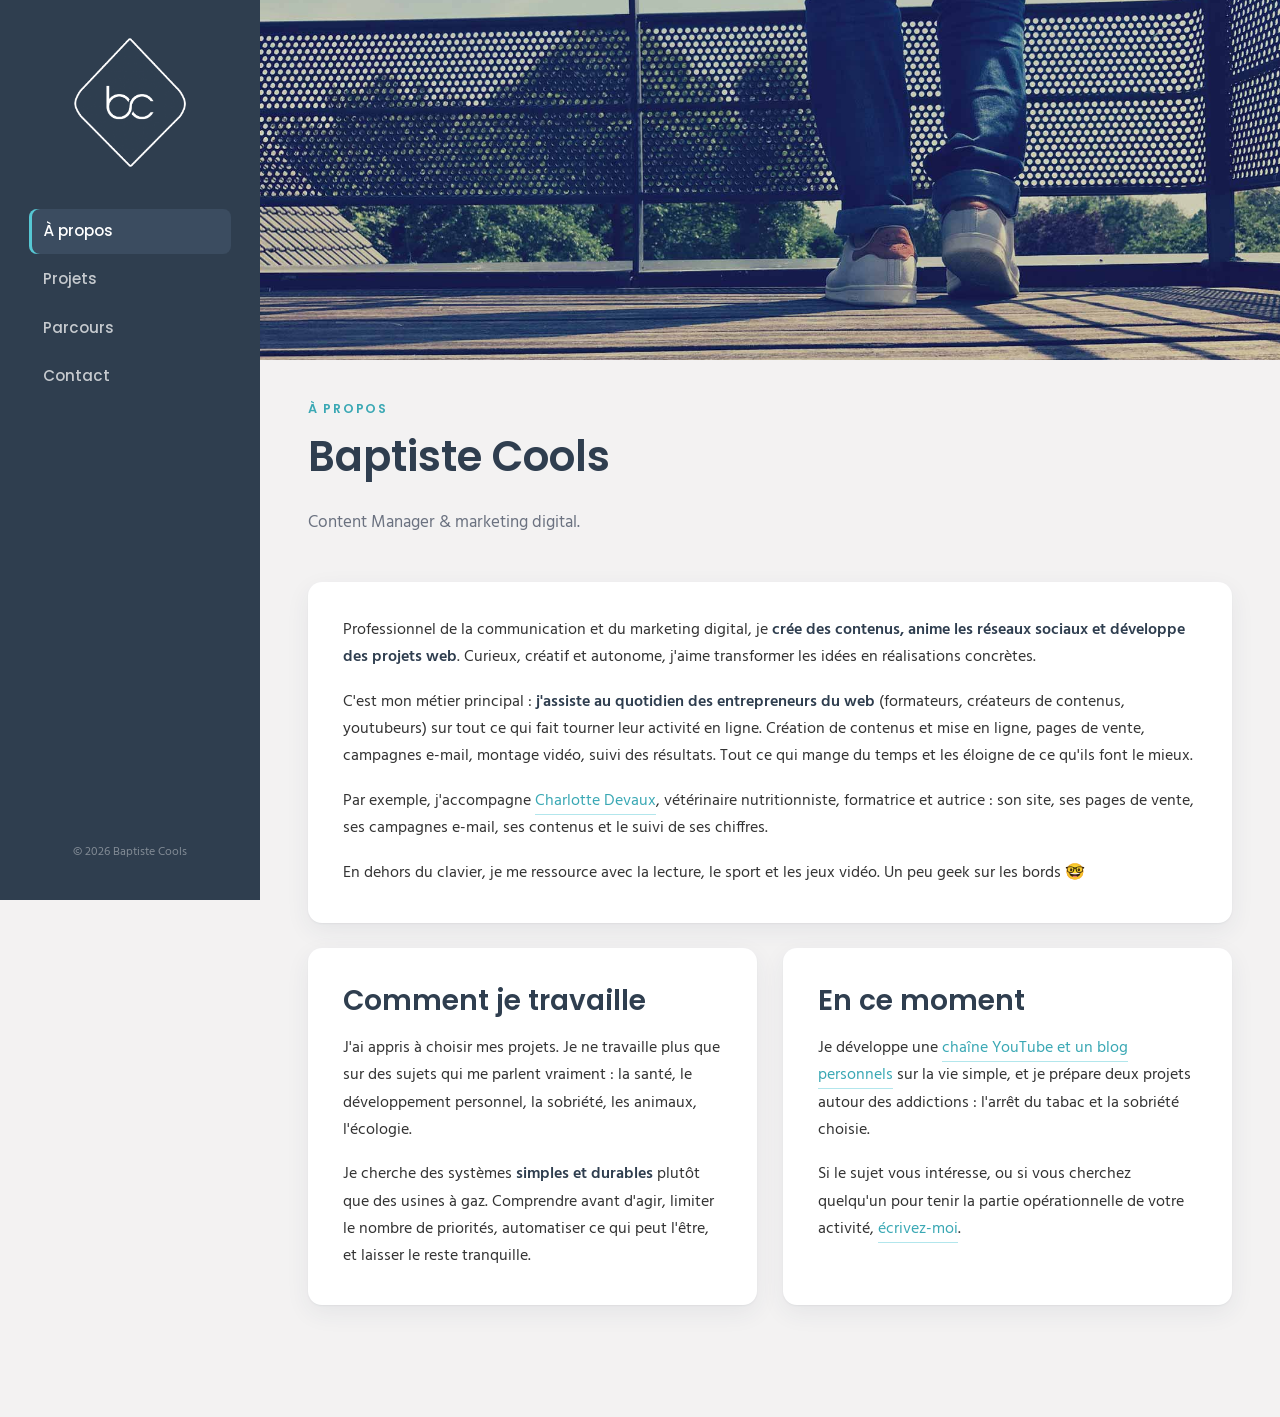
==== index.html @ 92679a30 "Rendre l'année du copyright automatique Elle était écrite en dur et serait restée à 2026. Une ligne " ====
<!DOCTYPE html>
<html lang="fr">
<head>
<meta charset="utf-8">
<meta name="viewport" content="width=device-width, initial-scale=1">
<title>Baptiste Cools · Marketing digital et création de contenus</title>
<meta name="description" content="Indépendant en marketing digital et création de contenus dans le Nord. Je construis aussi mes propres projets autour de la vie simple, des habitudes et des addictions.">
<link rel="canonical" href="https://bcools.me/">
<meta property="og:type" content="website">
<meta property="og:title" content="Baptiste Cools · Marketing digital et création de contenus">
<meta property="og:description" content="Indépendant en marketing digital et création de contenus. Je construis aussi mes propres projets autour de la vie simple, des habitudes et des addictions.">
<meta property="og:url" content="https://bcools.me/">
<meta property="og:locale" content="fr_FR">
<link rel="icon" href="img/favicon.ico" sizes="any">
<link rel="preconnect" href="https://fonts.googleapis.com">
<link rel="preconnect" href="https://fonts.gstatic.com" crossorigin>
<link rel="stylesheet" href="https://fonts.googleapis.com/css2?family=Hind:wght@400;600&family=Poppins:wght@500;600;700&display=swap">
<link rel="stylesheet" href="assets/css/style.css">
</head>
<body>
<a class="saut" href="#contenu">Aller au contenu</a>

<header class="barre">
  <a class="barre__logo" href="/" aria-label="Baptiste Cools, accueil">
    <img src="img/Logo.png" alt="Logo de Baptiste Cools" width="64" height="72">
  </a>

  <nav class="nav" aria-label="Navigation principale">
    <ul>
      <li><a href="/" aria-current="page">À propos</a></li>
      <li><a href="projets.html">Projets</a></li>
      <li><a href="cv.html">Parcours</a></li>
      <li><a href="contact.html">Contact</a></li>
    </ul>
  </nav>


  <p class="mentions">© <span id="annee">2026</span> Baptiste Cools</p>
  <script>document.getElementById("annee").textContent=new Date().getFullYear()</script>
</header>

<main class="page" id="contenu">
  <img class="banniere" src="img/banniere-accueil.jpg" alt="" width="1700" height="751">

  <div class="contenu">
    <div class="entete">
      <span class="entete__sur">À propos</span>
      <h1>Baptiste Cools</h1>
      <p>Content Manager &amp; marketing digital.</p>
    </div>

    <div class="grille">
      <section class="bloc plein">
        <p>Professionnel de la communication et du marketing digital, je <strong>crée des contenus, anime les réseaux sociaux et développe des projets web</strong>. Curieux, créatif et autonome, j'aime transformer les idées en réalisations concrètes.</p>
        <p>C'est mon métier principal : <strong>j'assiste au quotidien des entrepreneurs du web</strong> (formateurs, créateurs de contenus, youtubeurs) sur tout ce qui fait tourner leur activité en ligne. Création de contenus et mise en ligne, pages de vente, campagnes e-mail, montage vidéo, suivi des résultats. Tout ce qui mange du temps et les éloigne de ce qu'ils font le mieux.</p>
        <p>Par exemple, j'accompagne <a href="https://charlotte-devaux.com" target="_blank" rel="noopener">Charlotte Devaux</a>, vétérinaire nutritionniste, formatrice et autrice : son site, ses pages de vente, ses campagnes e-mail, ses contenus et le suivi de ses chiffres.</p>
        <p>En dehors du clavier, je me ressource avec la lecture, le sport et les jeux vidéo. Un peu geek sur les bords 🤓</p>
      </section>

      <section class="bloc">
        <h2>Comment je travaille</h2>
        <p>J'ai appris à choisir mes projets. Je ne travaille plus que sur des sujets qui me parlent vraiment : la santé, le développement personnel, la sobriété, les animaux, l'écologie.</p>
        <p>Je cherche des systèmes <strong>simples et durables</strong> plutôt que des usines à gaz. Comprendre avant d'agir, limiter le nombre de priorités, automatiser ce qui peut l'être, et laisser le reste tranquille.</p>
      </section>

      <section class="bloc">
        <h2>En ce moment</h2>
        <p>Je développe une <a href="projets.html">chaîne YouTube et un blog personnels</a> sur la vie simple, et je prépare deux projets autour des addictions : l'arrêt du tabac et la sobriété choisie.</p>
        <p>Si le sujet vous intéresse, ou si vous cherchez quelqu'un pour tenir la partie opérationnelle de votre activité, <a href="contact.html">écrivez-moi</a>.</p>
      </section>
    </div>
  </div>
</main>
</body>
</html>
---- assets/css/style.css ----
/* ==========================================================================
   bcools.me — feuille de style unique
   Palette et esprit visuel repris du site de 2017, code refait en 2026.
   ========================================================================== */

:root {
  /* Identité historique du site, conservée */
  --cyan: #56c8d4;
  --cyan-sombre: #3aa8b4;
  --bleu-nuit: #2f3e4f;
  --bleu-nuit-clair: #3b4c60;
  --texte: #333;
  --texte-doux: #6b7280;
  --gris-ligne: #e3e3e3;
  --fond: #f3f2f2;
  --blanc: #fff;

  /* Couleur propre à chaque projet */
  --c-baptiste: #2493f2;
  --c-clope: #3ba947;
  --c-dryers: #04a59f;
  --c-gille: #f9ae3b;
  --c-chti: #ef5055;
  --c-chat: #a173e6;

  --barre: 260px;
  --rayon: 14px;
  --ombre: 0 1px 2px rgba(47, 62, 79, .06), 0 8px 24px rgba(47, 62, 79, .07);
  --ombre-forte: 0 2px 4px rgba(47, 62, 79, .08), 0 16px 40px rgba(47, 62, 79, .12);
  --transition: .18s ease;
}

*, *::before, *::after { box-sizing: border-box; }

body {
  margin: 0;
  font-family: 'Hind', system-ui, -apple-system, sans-serif;
  font-size: 1rem;
  line-height: 1.7;
  color: var(--texte);
  background: var(--fond);
  -webkit-font-smoothing: antialiased;
}

h1, h2, h3, h4 {
  font-family: 'Poppins', system-ui, sans-serif;
  color: var(--bleu-nuit);
  line-height: 1.25;
  margin: 0 0 .6em;
  font-weight: 600;
}

h1 { font-size: clamp(1.9rem, 4vw, 2.6rem); }
h2 { font-size: clamp(1.35rem, 2.6vw, 1.75rem); }
h3 { font-size: 1.15rem; }

p { margin: 0 0 1.1em; }
p:last-child { margin-bottom: 0; }

a {
  color: var(--cyan-sombre);
  text-decoration: none;
  border-bottom: 1px solid rgba(86, 200, 212, .45);
  transition: color var(--transition), border-color var(--transition);
}
a:hover { color: var(--bleu-nuit); border-bottom-color: var(--bleu-nuit); }

strong { font-weight: 600; color: var(--bleu-nuit); }

:focus-visible {
  outline: 3px solid var(--cyan);
  outline-offset: 3px;
  border-radius: 4px;
}

/* Lien d'évitement, pour la navigation au clavier */
.saut {
  position: absolute;
  left: -9999px;
  top: 0;
  background: var(--bleu-nuit);
  color: var(--blanc);
  padding: .8rem 1.2rem;
  z-index: 100;
  border: 0;
}
.saut:focus { left: 0; color: var(--blanc); }

/* --------------------------------------------------------------------------
   Barre latérale
   -------------------------------------------------------------------------- */

.barre {
  position: fixed;
  inset: 0 auto 0 0;
  width: var(--barre);
  background: var(--bleu-nuit);
  color: rgba(255, 255, 255, .72);
  display: flex;
  flex-direction: column;
  padding: 2.4rem 1.8rem;
  z-index: 50;
}

.barre__logo { display: block; border: 0; margin: 0 auto 2.6rem; }
.barre__logo:hover { border: 0; }
.barre__logo img { width: 112px; height: auto; display: block; margin: 0 auto; }

.nav { flex: 1; }
.barre .mentions { margin-top: 2rem; }
.nav ul { list-style: none; margin: 0; padding: 0; }
.nav li + li { margin-top: .2rem; }

.nav a {
  display: block;
  padding: .6rem .9rem;
  border: 0;
  border-radius: 8px;
  color: rgba(255, 255, 255, .72);
  font-family: 'Poppins', system-ui, sans-serif;
  font-size: .95rem;
  font-weight: 500;
  transition: background var(--transition), color var(--transition);
}
.nav a:hover { background: var(--bleu-nuit-clair); color: var(--blanc); }

.nav a[aria-current='page'] {
  background: var(--bleu-nuit-clair);
  color: var(--blanc);
  box-shadow: inset 3px 0 0 var(--cyan);
}

.mentions {
  font-size: .78rem;
  line-height: 1.5;
  color: rgba(255, 255, 255, .4);
  margin: 0;
  text-align: center;
}

/* --------------------------------------------------------------------------
   Zone de contenu
   -------------------------------------------------------------------------- */

.page {
  margin-left: var(--barre);
  padding: 0 0 4rem;
}

/* Bandeau d'image, sur toute la largeur de la zone de droite */
.banniere {
  display: block;
  width: 100%;
  height: clamp(200px, 30vw, 360px);
  object-fit: cover;
  object-position: center;
  background: var(--bleu-nuit);
}

/* Gouttière commune à tout ce qui suit la bannière */
.contenu { padding: 3rem; }
.banniere + .contenu { padding-top: 2.4rem; }

/* Grille : par défaut deux colonnes, un bloc peut prendre toute la largeur */
.grille {
  display: grid;
  grid-template-columns: repeat(2, minmax(0, 1fr));
  gap: 1.6rem;
  align-items: start;
}
.grille > .plein { grid-column: 1 / -1; }

.entete { margin-bottom: 2.8rem; }
.entete__sur {
  display: block;
  font-family: 'Poppins', system-ui, sans-serif;
  font-size: .78rem;
  font-weight: 600;
  letter-spacing: .14em;
  text-transform: uppercase;
  color: var(--cyan-sombre);
  margin-bottom: .7rem;
}
.entete p { color: var(--texte-doux); font-size: 1.08rem; }

.bloc {
  background: var(--blanc);
  border-radius: var(--rayon);
  padding: 2.2rem;
  box-shadow: var(--ombre);
  height: 100%;
}
.bloc > :last-child { margin-bottom: 0; }


/* --------------------------------------------------------------------------
   Projets : une carte par projet, en aplat de sa couleur
   -------------------------------------------------------------------------- */

.projets {
  display: grid;
  grid-template-columns: repeat(3, minmax(0, 1fr));
  gap: 1.4rem;
  align-items: stretch;
}

.projet {
  --teinte: var(--cyan);
  display: flex;
  flex-direction: column;
  gap: .8rem;
  min-height: 360px;
  background: var(--teinte);
  color: rgba(255, 255, 255, .92);
  border-radius: 18px;
  padding: 1.9rem 1.6rem;
  box-shadow: var(--ombre);
  transition: transform var(--transition), box-shadow var(--transition);
}
.projet:hover { transform: translateY(-4px); box-shadow: var(--ombre-forte); }

/* Discrète par construction : c'est une indication de statut, pas un
   argument. Elle ne doit pas concurrencer le titre ni la tagline. */
.etat {
  align-self: flex-start;
  font-family: 'Poppins', system-ui, sans-serif;
  font-size: .5rem;
  font-weight: 600;
  letter-spacing: .07em;
  text-transform: uppercase;
  padding: .15rem .5rem;
  border-radius: 999px;
  background: rgba(255, 255, 255, .16);
  color: rgba(255, 255, 255, .88);
  white-space: nowrap;
}

.projet h3 {
  margin: .5rem 0 0;
  font-size: 1.65rem;
  line-height: 1.12;
  letter-spacing: -.01em;
  color: var(--blanc);
}
.projet h3 a { color: inherit; border: 0; }
.projet h3 a:hover { border-bottom: 2px solid rgba(255, 255, 255, .6); }

/* La tagline est la promesse du projet : elle doit se lire avant la
   description. D'où le corps plus large, le blanc plein, et le filet qui
   la sépare du paragraphe explicatif en dessous. */
.projet__phrase {
  font-family: 'Poppins', system-ui, sans-serif;
  font-size: 1.02rem;
  font-weight: 600;
  line-height: 1.35;
  color: var(--blanc);
  margin: 0 0 .2rem;
  padding-bottom: .9rem;
  border-bottom: 1px solid rgba(255, 255, 255, .28);
}

/* `:not()` indispensable : la tagline est elle aussi un <p>, et cette règle
   venant après, elle écraserait sa taille et sa couleur. */
.projet p:not(.projet__phrase) {
  margin: 0;
  font-size: .98rem;
  line-height: 1.6;
  color: rgba(255, 255, 255, .88);
}

.projet__lien {
  display: inline-flex;
  align-items: center;
  gap: .35rem;
  margin-top: auto;
  padding-top: .5rem;
  font-family: 'Poppins', system-ui, sans-serif;
  font-size: .85rem;
  font-weight: 600;
  color: var(--blanc);
  border: 0;
}
.projet__lien::after { content: '→'; transition: transform var(--transition); }
.projet__lien:hover { color: var(--blanc); }
.projet__lien:hover::after { transform: translateX(3px); }

/* --------------------------------------------------------------------------
   Boutons
   -------------------------------------------------------------------------- */

.bouton {
  display: inline-flex;
  align-items: center;
  gap: .6rem;
  background: var(--cyan);
  color: var(--bleu-nuit);
  font-family: 'Poppins', system-ui, sans-serif;
  font-weight: 600;
  font-size: .95rem;
  padding: .85rem 1.6rem;
  border: 0;
  border-radius: 999px;
  box-shadow: 0 4px 14px rgba(86, 200, 212, .35);
  transition: transform var(--transition), box-shadow var(--transition), background var(--transition);
}
.bouton:hover {
  background: var(--cyan-sombre);
  color: var(--blanc);
  transform: translateY(-2px);
  box-shadow: 0 8px 22px rgba(86, 200, 212, .45);
}
.bouton svg { width: 17px; height: 17px; fill: currentColor; }

.bouton--sourd {
  background: var(--gris-ligne);
  color: var(--texte-doux);
  box-shadow: none;
  cursor: not-allowed;
}
.bouton--sourd:hover { background: var(--gris-ligne); color: var(--texte-doux); transform: none; box-shadow: none; }

/* --------------------------------------------------------------------------
   CV
   -------------------------------------------------------------------------- */

.cv { display: grid; gap: 1.6rem; }

/* Le portrait vit HORS du cadre, posé sur le fond gris : sa bordure blanche
   se détache ainsi au lieu de se fondre dans le blanc du bloc. */
.profil-rangee {
  display: grid;
  grid-template-columns: minmax(0, 300px) minmax(0, 1fr);
  gap: 2.4rem;
  align-items: center;
}
/* Portrait détouré fourni par Baptiste, réduit à 440 px pour le web.
   Sa transparence est native, rien à découper. */
.profil__photo {
  width: 100%;
  max-width: 300px;
  height: auto;
  display: block;
  margin: 0 auto;
  filter: drop-shadow(0 10px 26px rgba(47, 62, 79, .18));
}
.profil-rangee .bloc > :last-child { margin-bottom: 0; }

.cv__ligne { display: grid; grid-template-columns: 150px 1fr; gap: 1.6rem; }
.cv__ligne + .cv__ligne { margin-top: 1.6rem; padding-top: 1.6rem; border-top: 1px solid var(--gris-ligne); }

.cv__date {
  font-family: 'Poppins', system-ui, sans-serif;
  font-size: .85rem;
  font-weight: 600;
  color: var(--cyan-sombre);
  padding-top: .18rem;
}
.cv__ligne h3 { margin-bottom: .15rem; }
.cv__ou { color: var(--texte-doux); font-size: .92rem; margin: 0 0 .5rem; }

.etiquettes { display: flex; flex-wrap: wrap; gap: .45rem; padding: 0; margin: 0; list-style: none; }
.etiquettes li {
  font-size: .85rem;
  padding: .3rem .8rem;
  border-radius: 999px;
  background: var(--fond);
  color: var(--texte-doux);
  border: 1px solid var(--gris-ligne);
}

/* --------------------------------------------------------------------------
   Contact
   -------------------------------------------------------------------------- */

.contact__mail {
  font-family: 'Poppins', system-ui, sans-serif;
  font-size: clamp(1.1rem, 2.6vw, 1.5rem);
  font-weight: 600;
  color: var(--bleu-nuit);
  border-bottom: 2px solid var(--cyan);
  word-break: break-word;
}
.contact__mail:hover { color: var(--cyan-sombre); border-bottom-color: var(--cyan-sombre); }

/* --------------------------------------------------------------------------
   Page 404
   -------------------------------------------------------------------------- */

.erreur { text-align: center; padding-top: 3rem; }
.erreur__code {
  font-family: 'Poppins', system-ui, sans-serif;
  font-size: clamp(4rem, 14vw, 7rem);
  font-weight: 700;
  color: var(--cyan);
  line-height: 1;
  margin: 0 0 .4rem;
}

/* --------------------------------------------------------------------------
   Mobile : la barre latérale passe en bandeau
   -------------------------------------------------------------------------- */

@media (max-width: 860px) {
  .barre {
    position: static;
    width: auto;
    flex-direction: row;
    flex-wrap: wrap;
    align-items: center;
    gap: 1rem;
    padding: 1.1rem 1rem;
  }
  .barre__logo { margin: 0; }
  .barre__logo img { width: 56px; }
  .nav { flex: 1 0 100%; order: 3; }
  .nav ul { display: flex; flex-wrap: wrap; gap: .25rem; }
  .nav li + li { margin-top: 0; }
  .nav a { padding: .45rem .8rem; font-size: .9rem; }
  .nav a[aria-current='page'] { box-shadow: inset 0 -3px 0 var(--cyan); }
  .mentions { display: none; }

  .page { margin-left: 0; padding: 0 0 3rem; }
  .banniere { height: clamp(150px, 40vw, 220px); }
  .contenu, .banniere + .contenu { padding: 1.8rem 1rem; }
  .grille { grid-template-columns: 1fr; gap: 1.1rem; }
  .projets { grid-template-columns: repeat(2, minmax(0, 1fr)); gap: .9rem; }
  .nav a { min-height: 44px; display: flex; align-items: center; }
  .bloc { padding: 1.5rem; }
  .projet { padding: 1.3rem 1.1rem; }
  .cv__ligne { grid-template-columns: 1fr; gap: .3rem; }
  .cv__ligne + .cv__ligne { margin-top: 1.3rem; padding-top: 1.3rem; }
  .profil-rangee { grid-template-columns: 1fr; gap: 1.2rem; }
  .profil__photo { max-width: 200px; }
  .projet { min-height: 280px; padding: 1.5rem 1.2rem; }
}

@media (prefers-reduced-motion: reduce) {
  *, *::before, *::after { transition: none !important; }
  .projet:hover, .bouton:hover { transform: none; }
}

/* Entre 861 et 1150 px, deux colonnes serrent trop : on repasse à une.
   Le portrait rétrécit aussi, sinon il prend la moitié du bloc profil et
   le texte se retrouve dans une colonne plus étroite que la photo. */
@media (min-width: 861px) and (max-width: 1150px) {
  .grille { grid-template-columns: 1fr; }
  .profil-rangee { grid-template-columns: minmax(0, 210px) minmax(0, 1fr); gap: 1.8rem; }
}

/* Les cartes projets descendent par paliers plutôt que de s'étrangler. */
@media (max-width: 1080px) { .projets { grid-template-columns: repeat(2, minmax(0, 1fr)); } }
@media (max-width: 620px)  { .projets { grid-template-columns: 1fr; } }

@media print {
  .barre, .bouton, .banniere { display: none; }
  .page { margin: 0; padding: 0; }
  .contenu { padding: 0; }
  .grille, .projets { grid-template-columns: 1fr; }
  .bloc, .projet { box-shadow: none; border: 1px solid var(--gris-ligne); height: auto; }
}
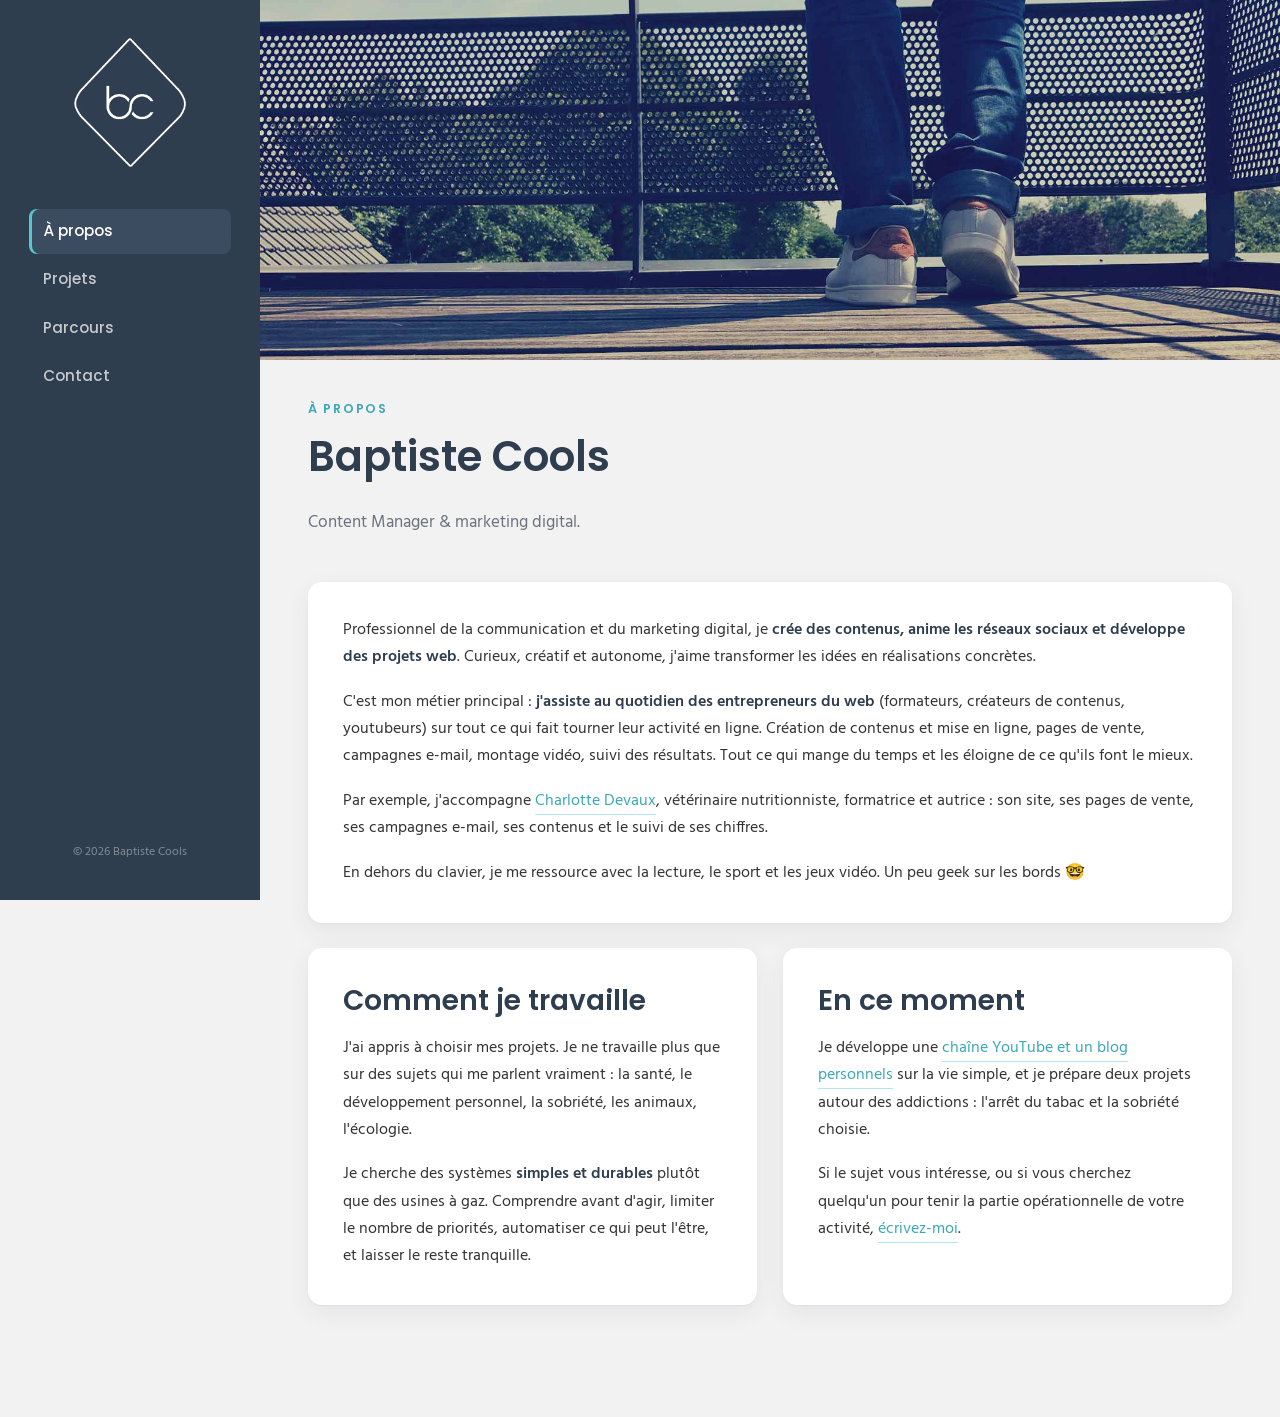
==== commit dff94fd8: "Menu mobile, sécurité, SEO et poids des images Menu hamburger - bouton à gauche, logo à droite sur m" ====
--- a/index.html
+++ b/index.html
@@ -4,28 +4,54 @@
 <meta charset="utf-8">
 <meta name="viewport" content="width=device-width, initial-scale=1">
 <title>Baptiste Cools · Marketing digital et création de contenus</title>
-<meta name="description" content="Indépendant en marketing digital et création de contenus dans le Nord. Je construis aussi mes propres projets autour de la vie simple, des habitudes et des addictions.">
+<meta name="description" content="Content Manager et marketing digital. J'assiste les entrepreneurs du web : création de contenus, sites, e-mailing, montage vidéo, suivi des résultats.">
 <link rel="canonical" href="https://bcools.me/">
 <meta property="og:type" content="website">
 <meta property="og:title" content="Baptiste Cools · Marketing digital et création de contenus">
-<meta property="og:description" content="Indépendant en marketing digital et création de contenus. Je construis aussi mes propres projets autour de la vie simple, des habitudes et des addictions.">
+<meta property="og:description" content="Content Manager et marketing digital. J'assiste les entrepreneurs du web : création de contenus, sites, e-mailing, montage vidéo, suivi des résultats.">
 <meta property="og:url" content="https://bcools.me/">
 <meta property="og:locale" content="fr_FR">
+<meta property="og:site_name" content="Baptiste Cools">
+<meta property="og:image" content="https://bcools.me/img/banniere-accueil.jpg">
+<meta property="og:image:width" content="1700">
+<meta property="og:image:height" content="751">
+<meta property="og:image:alt" content="Baptiste Cools">
+<meta name="twitter:card" content="summary_large_image">
+<meta name="twitter:image" content="https://bcools.me/img/banniere-accueil.jpg">
 <link rel="icon" href="img/favicon.ico" sizes="any">
 <link rel="preconnect" href="https://fonts.googleapis.com">
 <link rel="preconnect" href="https://fonts.gstatic.com" crossorigin>
 <link rel="stylesheet" href="https://fonts.googleapis.com/css2?family=Hind:wght@400;600&family=Poppins:wght@500;600;700&display=swap">
 <link rel="stylesheet" href="assets/css/style.css">
+<script type="application/ld+json">
+{
+  "@context": "https://schema.org",
+  "@type": "Person",
+  "name": "Baptiste Cools",
+  "url": "https://bcools.me/",
+  "image": "https://bcools.me/img/portrait.webp",
+  "jobTitle": "Content Manager & marketing digital",
+  "email": "contact@bcools.me",
+  "description": "Content Manager et marketing digital. J'assiste les entrepreneurs du web sur la création de contenus, les sites, l'e-mailing, le montage vidéo et le suivi des résultats.",
+  "knowsAbout": ["Marketing digital", "Création de contenus", "Référencement naturel", "E-mailing", "Montage vidéo", "WordPress", "Réseaux sociaux"],
+  "sameAs": ["https://baptistecools.com"]
+}
+</script>
 </head>
 <body>
 <a class="saut" href="#contenu">Aller au contenu</a>
 
 <header class="barre">
+  <button class="burger" type="button" aria-expanded="false" aria-controls="menu-principal">
+    <span class="burger__lignes" aria-hidden="true"></span>
+    <span class="burger__texte">Menu</span>
+  </button>
+
   <a class="barre__logo" href="/" aria-label="Baptiste Cools, accueil">
-    <img src="img/Logo.png" alt="Logo de Baptiste Cools" width="64" height="72">
+    <img src="img/Logo.webp" alt="Logo de Baptiste Cools" width="64" height="72">
   </a>
 
-  <nav class="nav" aria-label="Navigation principale">
+  <nav class="nav" id="menu-principal" aria-label="Navigation principale">
     <ul>
       <li><a href="/" aria-current="page">À propos</a></li>
       <li><a href="projets.html">Projets</a></li>
@@ -36,7 +62,7 @@
 
 
   <p class="mentions">© <span id="annee">2026</span> Baptiste Cools</p>
-  <script>document.getElementById("annee").textContent=new Date().getFullYear()</script>
+  <script src="assets/js/site.js" defer></script>
 </header>
 
 <main class="page" id="contenu">
--- a/assets/css/style.css
+++ b/assets/css/style.css
@@ -101,6 +101,10 @@
   padding: 2.4rem 1.8rem;
   z-index: 50;
 }
+
+/* Bouton hamburger : invisible au-dessus de 860 px, où le menu est déjà
+   déplié dans la colonne de gauche. */
+.burger { display: none; }
 
 .barre__logo { display: block; border: 0; margin: 0 auto 2.6rem; }
 .barre__logo:hover { border: 0; }
@@ -284,6 +288,20 @@
 .projet__lien:hover { color: var(--blanc); }
 .projet__lien:hover::after { transform: translateX(3px); }
 
+/* Couleur de chaque projet, en classe plutôt qu'en attribut style :
+   une politique de sécurité stricte peut ainsi interdire le style en ligne. */
+.projet--baptiste { --teinte: var(--c-baptiste); }
+.projet--clope    { --teinte: var(--c-clope); }
+.projet--dryers   { --teinte: var(--c-dryers); }
+.projet--gille    { --teinte: var(--c-gille); }
+.projet--chti     { --teinte: var(--c-chti); }
+.projet--chat     { --teinte: var(--c-chat); }
+
+/* Trois espacements verticaux, pour remplacer les margin-top en ligne. */
+.marge-m  { margin-top: 1.4rem; }
+.marge-l  { margin-top: 1.8rem; }
+.marge-xl { margin-top: 2rem; }
+
 /* --------------------------------------------------------------------------
    Boutons
    -------------------------------------------------------------------------- */
@@ -401,22 +419,85 @@
    -------------------------------------------------------------------------- */
 
 @media (max-width: 860px) {
+  /* Bandeau : hamburger à gauche, logo à droite. */
   .barre {
-    position: static;
+    position: sticky;
+    top: 0;
     width: auto;
     flex-direction: row;
-    flex-wrap: wrap;
     align-items: center;
     gap: 1rem;
-    padding: 1.1rem 1rem;
+    padding: .8rem 1rem;
   }
-  .barre__logo { margin: 0; }
-  .barre__logo img { width: 56px; }
-  .nav { flex: 1 0 100%; order: 3; }
-  .nav ul { display: flex; flex-wrap: wrap; gap: .25rem; }
+  .barre__logo { margin: 0 0 0 auto; }
+  .barre__logo img { width: 52px; }
+
+  .burger {
+    display: inline-flex;
+    align-items: center;
+    gap: .6rem;
+    position: relative;
+    z-index: 70;
+    padding: .6rem .2rem;
+    min-height: 44px;
+    background: none;
+    border: 0;
+    cursor: pointer;
+    color: rgba(255, 255, 255, .85);
+    font-family: 'Poppins', system-ui, sans-serif;
+    font-size: .82rem;
+    font-weight: 500;
+  }
+
+  /* Les trois barres : la ligne du milieu est l'élément lui-même, les deux
+     autres sont ses pseudo-éléments. */
+  .burger__lignes,
+  .burger__lignes::before,
+  .burger__lignes::after {
+    display: block;
+    width: 22px;
+    height: 2px;
+    border-radius: 2px;
+    background: currentColor;
+    transition: transform var(--transition), opacity var(--transition);
+  }
+  .burger__lignes { position: relative; }
+  .burger__lignes::before,
+  .burger__lignes::after { content: ''; position: absolute; left: 0; }
+  .burger__lignes::before { top: -7px; }
+  .burger__lignes::after { top: 7px; }
+
+  /* Ouvert : les barres se croisent en X. */
+  .barre[data-menu='ouvert'] .burger__lignes { background: transparent; }
+  .barre[data-menu='ouvert'] .burger__lignes::before { transform: translateY(7px) rotate(45deg); }
+  .barre[data-menu='ouvert'] .burger__lignes::after { transform: translateY(-7px) rotate(-45deg); }
+
+  /* Le menu se déplie par-dessus la page. */
+  .nav {
+    position: fixed;
+    inset: 0;
+    z-index: 60;
+    display: grid;
+    align-content: center;
+    padding: 2rem 1.5rem;
+    background: var(--bleu-nuit);
+    opacity: 0;
+    visibility: hidden;
+    transform: translateY(-8px);
+    transition: opacity var(--transition), transform var(--transition), visibility var(--transition);
+  }
+  .barre[data-menu='ouvert'] .nav { opacity: 1; visibility: visible; transform: none; }
+
+  .nav ul { display: grid; gap: .3rem; }
   .nav li + li { margin-top: 0; }
-  .nav a { padding: .45rem .8rem; font-size: .9rem; }
-  .nav a[aria-current='page'] { box-shadow: inset 0 -3px 0 var(--cyan); }
+  .nav a {
+    display: flex;
+    align-items: center;
+    min-height: 56px;
+    padding: .6rem 1.1rem;
+    font-size: 1.25rem;
+  }
+  .nav a[aria-current='page'] { box-shadow: inset 3px 0 0 var(--cyan); }
   .mentions { display: none; }
 
   .page { margin-left: 0; padding: 0 0 3rem; }
@@ -424,7 +505,6 @@
   .contenu, .banniere + .contenu { padding: 1.8rem 1rem; }
   .grille { grid-template-columns: 1fr; gap: 1.1rem; }
   .projets { grid-template-columns: repeat(2, minmax(0, 1fr)); gap: .9rem; }
-  .nav a { min-height: 44px; display: flex; align-items: center; }
   .bloc { padding: 1.5rem; }
   .projet { padding: 1.3rem 1.1rem; }
   .cv__ligne { grid-template-columns: 1fr; gap: .3rem; }
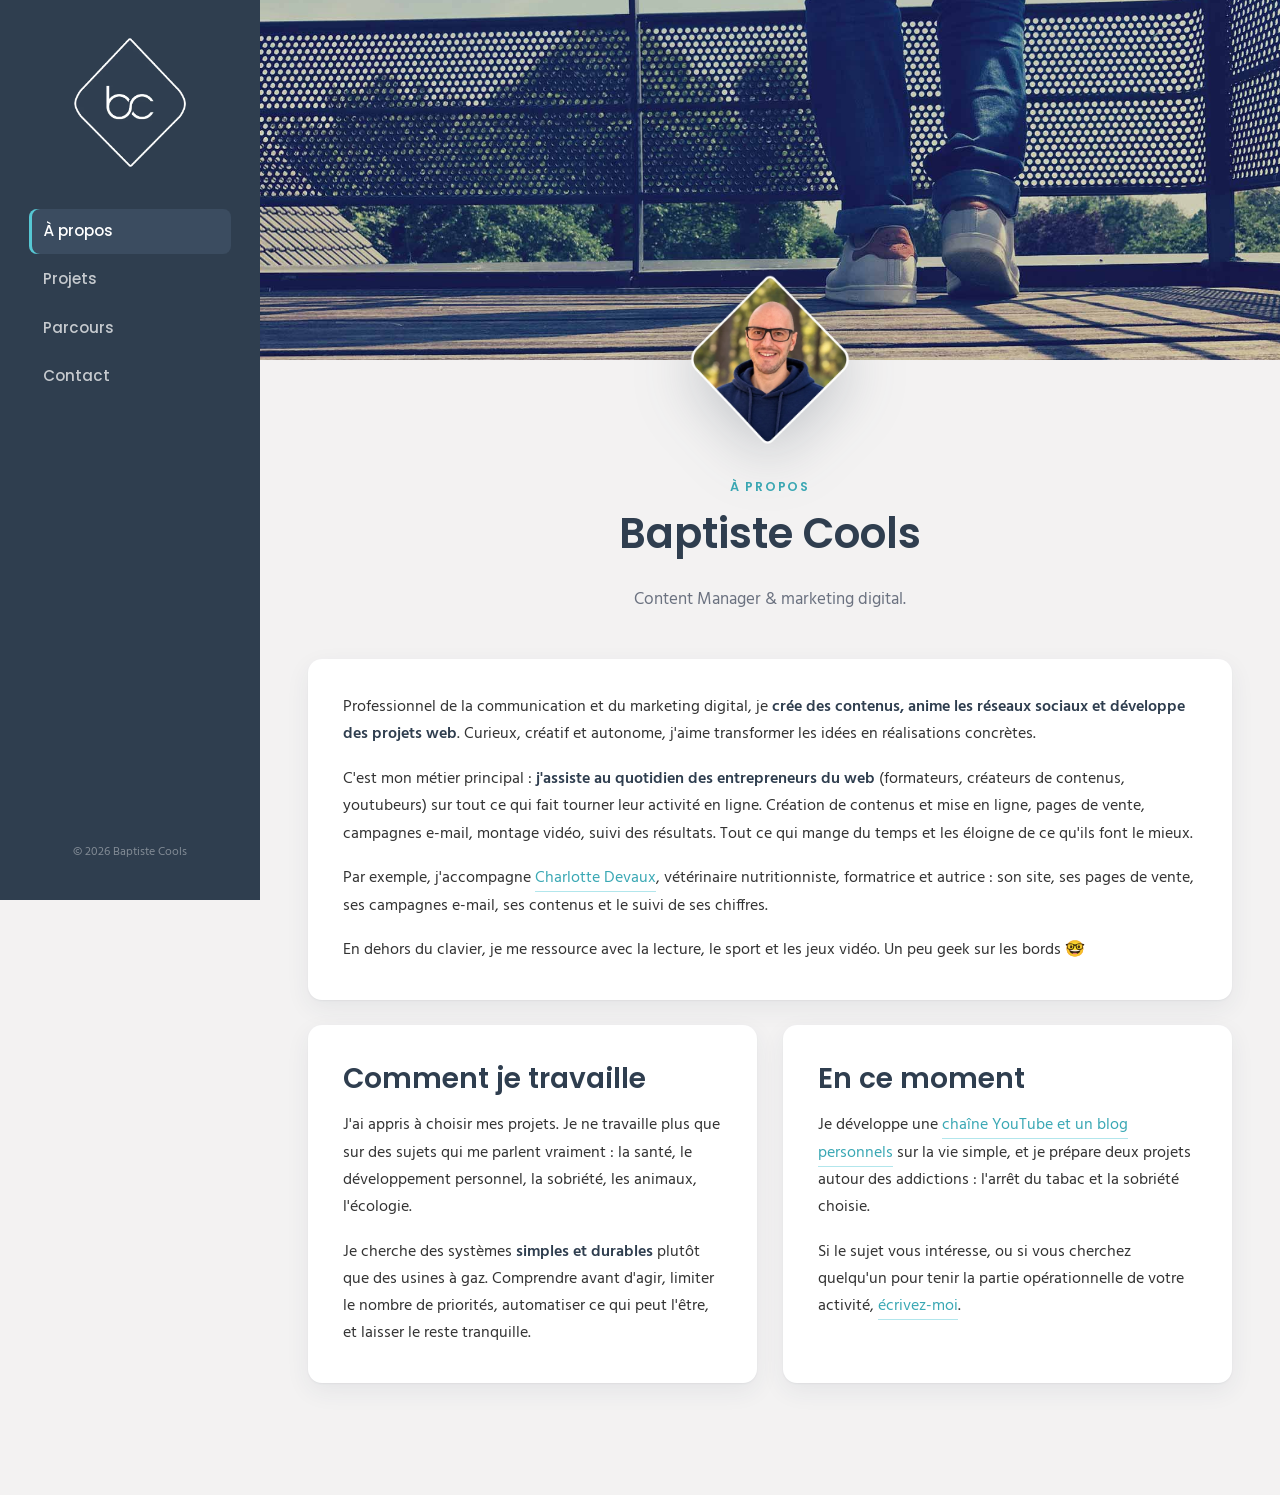
==== commit 51422975: "Ajouter le portrait à cheval sur la bannière de l'accueil La bannière seule ne montrait pas qui est " ====
--- a/index.html
+++ b/index.html
@@ -22,7 +22,7 @@
 <link rel="preconnect" href="https://fonts.googleapis.com">
 <link rel="preconnect" href="https://fonts.gstatic.com" crossorigin>
 <link rel="stylesheet" href="https://fonts.googleapis.com/css2?family=Hind:wght@400;600&family=Poppins:wght@500;600;700&display=swap">
-<link rel="stylesheet" href="assets/css/style.css">
+<link rel="stylesheet" href="assets/css/style.css?v=20261102d">
 <script type="application/ld+json">
 {
   "@context": "https://schema.org",
@@ -42,9 +42,8 @@
 <a class="saut" href="#contenu">Aller au contenu</a>
 
 <header class="barre">
-  <button class="burger" type="button" aria-expanded="false" aria-controls="menu-principal">
+  <button class="burger" type="button" aria-expanded="false" aria-controls="menu-principal" aria-label="Menu">
     <span class="burger__lignes" aria-hidden="true"></span>
-    <span class="burger__texte">Menu</span>
   </button>
 
   <a class="barre__logo" href="/" aria-label="Baptiste Cools, accueil">
@@ -62,14 +61,15 @@
 
 
   <p class="mentions">© <span id="annee">2026</span> Baptiste Cools</p>
-  <script src="assets/js/site.js" defer></script>
+  <script src="assets/js/site.js?v=20261102d" defer></script>
 </header>
 
 <main class="page" id="contenu">
   <img class="banniere" src="img/banniere-accueil.jpg" alt="" width="1700" height="751">
+  <img class="portrait-accueil" src="img/portrait.webp" alt="Portrait de Baptiste Cools" width="440" height="440">
 
   <div class="contenu">
-    <div class="entete">
+    <div class="entete entete--centre">
       <span class="entete__sur">À propos</span>
       <h1>Baptiste Cools</h1>
       <p>Content Manager &amp; marketing digital.</p>
--- a/assets/css/style.css
+++ b/assets/css/style.css
@@ -164,6 +164,25 @@
 /* Gouttière commune à tout ce qui suit la bannière */
 .contenu { padding: 3rem; }
 .banniere + .contenu { padding-top: 2.4rem; }
+
+/* Portrait de l'accueil, à cheval sur le bas de la bannière.
+   La marge négative vaut la moitié de sa hauteur : il mord autant sur la
+   photo que sur le fond gris. Sa bordure blanche le détache des deux. */
+.portrait-accueil {
+  position: relative;
+  z-index: 2;
+  display: block;
+  width: 180px;
+  height: auto;
+  margin: -90px auto 0;
+  filter: drop-shadow(0 12px 30px rgba(47, 62, 79, .25));
+}
+.portrait-accueil + .contenu { padding-top: 1.6rem; }
+
+/* Sous le portrait centré, un titre aligné à gauche serait bancal. */
+.entete--centre { text-align: center; }
+.entete--centre p { margin-left: auto; margin-right: auto; }
+
 
 /* Grille : par défaut deux colonnes, un bloc peut prendre toute la largeur */
 .grille {
@@ -429,17 +448,23 @@
     gap: 1rem;
     padding: .8rem 1rem;
   }
-  .barre__logo { margin: 0 0 0 auto; }
+  /* Le bouton est écrit avant le logo dans le HTML, pour que la navigation
+     au clavier l'atteigne en premier. L'ordre visuel est inversé ici :
+     logo à gauche, bouton à droite. */
+  .barre__logo { order: 1; margin: 0; }
   .barre__logo img { width: 52px; }
 
   .burger {
+    order: 2;
+    margin-left: auto;
     display: inline-flex;
     align-items: center;
-    gap: .6rem;
+    justify-content: center;
     position: relative;
     z-index: 70;
-    padding: .6rem .2rem;
-    min-height: 44px;
+    width: 44px;
+    height: 44px;
+    padding: 0;
     background: none;
     border: 0;
     cursor: pointer;
@@ -486,6 +511,7 @@
     transform: translateY(-8px);
     transition: opacity var(--transition), transform var(--transition), visibility var(--transition);
   }
+  .nav { order: 3; }
   .barre[data-menu='ouvert'] .nav { opacity: 1; visibility: visible; transform: none; }
 
   .nav ul { display: grid; gap: .3rem; }
@@ -502,6 +528,8 @@
 
   .page { margin-left: 0; padding: 0 0 3rem; }
   .banniere { height: clamp(150px, 40vw, 220px); }
+  .portrait-accueil { width: 120px; margin-top: -60px; }
+  .portrait-accueil + .contenu { padding-top: 1.1rem; }
   .contenu, .banniere + .contenu { padding: 1.8rem 1rem; }
   .grille { grid-template-columns: 1fr; gap: 1.1rem; }
   .projets { grid-template-columns: repeat(2, minmax(0, 1fr)); gap: .9rem; }
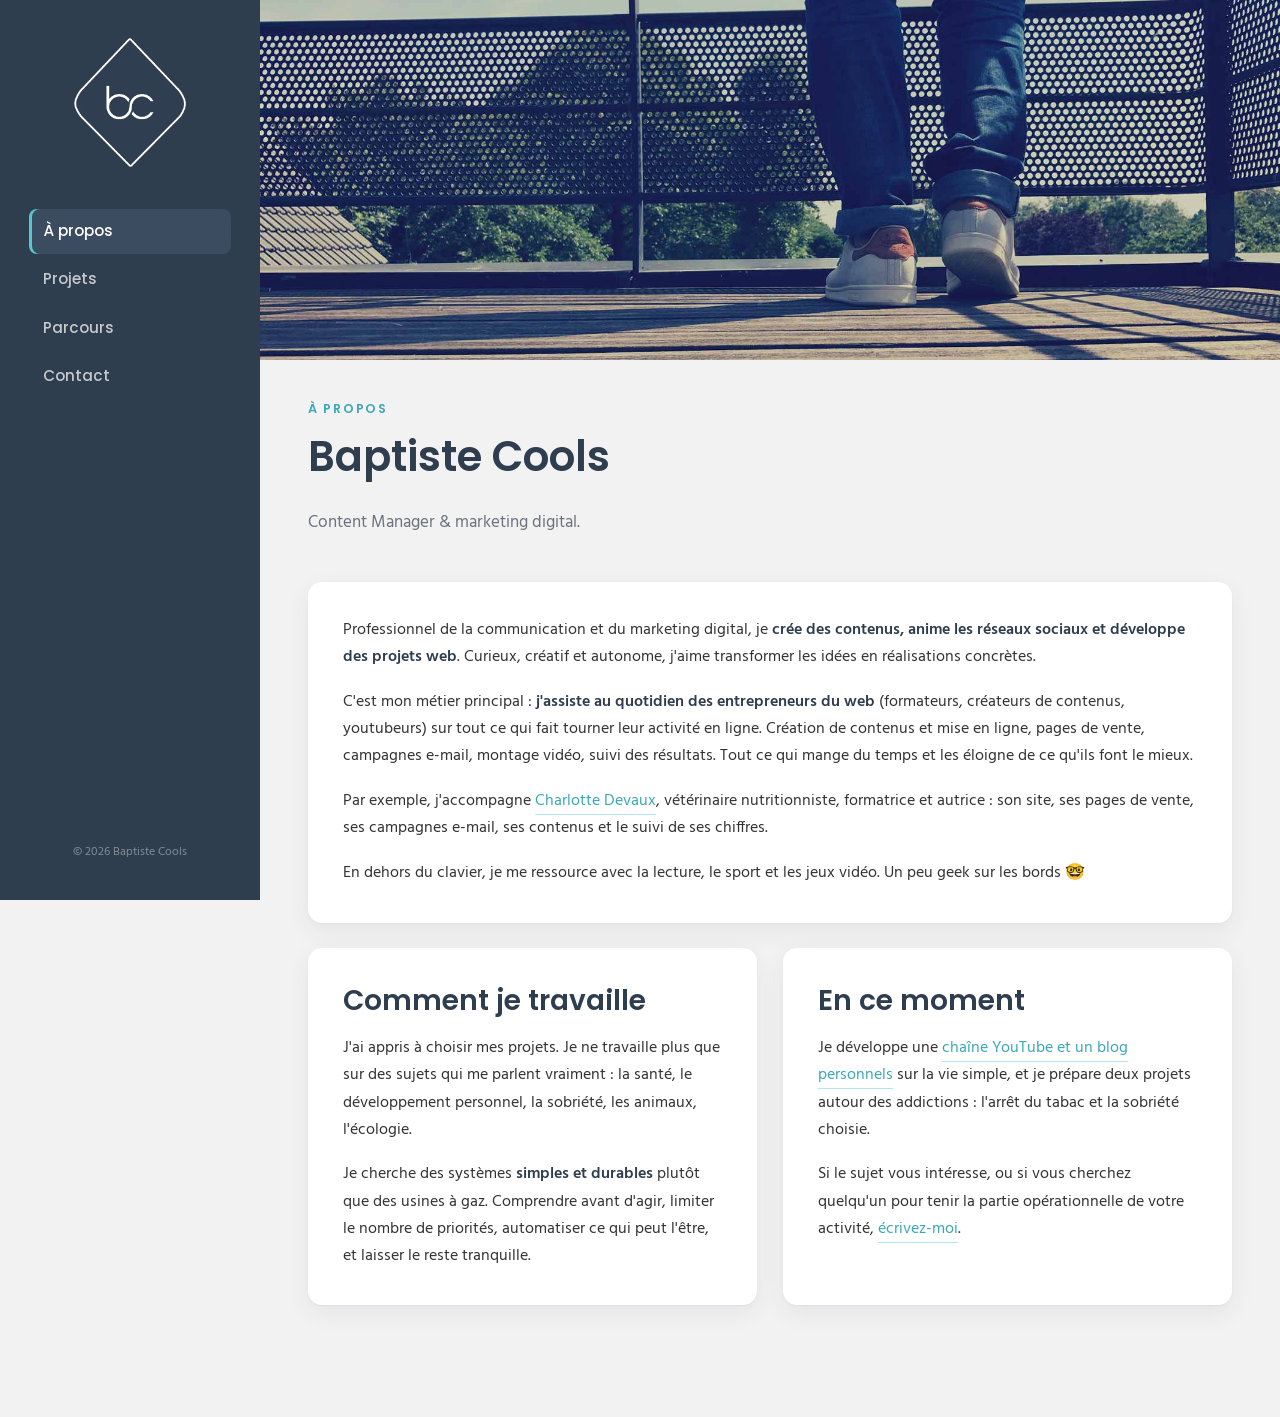
==== commit b1fb65bf: "Revert "Ajouter le portrait à cheval sur la bannière de l'accueil" This reverts commit 51422975a1d6f" ====
--- a/index.html
+++ b/index.html
@@ -22,7 +22,7 @@
 <link rel="preconnect" href="https://fonts.googleapis.com">
 <link rel="preconnect" href="https://fonts.gstatic.com" crossorigin>
 <link rel="stylesheet" href="https://fonts.googleapis.com/css2?family=Hind:wght@400;600&family=Poppins:wght@500;600;700&display=swap">
-<link rel="stylesheet" href="assets/css/style.css?v=20261102d">
+<link rel="stylesheet" href="assets/css/style.css?v=20261102c">
 <script type="application/ld+json">
 {
   "@context": "https://schema.org",
@@ -61,15 +61,14 @@
 
 
   <p class="mentions">© <span id="annee">2026</span> Baptiste Cools</p>
-  <script src="assets/js/site.js?v=20261102d" defer></script>
+  <script src="assets/js/site.js?v=20261102c" defer></script>
 </header>
 
 <main class="page" id="contenu">
   <img class="banniere" src="img/banniere-accueil.jpg" alt="" width="1700" height="751">
-  <img class="portrait-accueil" src="img/portrait.webp" alt="Portrait de Baptiste Cools" width="440" height="440">
 
   <div class="contenu">
-    <div class="entete entete--centre">
+    <div class="entete">
       <span class="entete__sur">À propos</span>
       <h1>Baptiste Cools</h1>
       <p>Content Manager &amp; marketing digital.</p>
--- a/assets/css/style.css
+++ b/assets/css/style.css
@@ -164,25 +164,6 @@
 /* Gouttière commune à tout ce qui suit la bannière */
 .contenu { padding: 3rem; }
 .banniere + .contenu { padding-top: 2.4rem; }
-
-/* Portrait de l'accueil, à cheval sur le bas de la bannière.
-   La marge négative vaut la moitié de sa hauteur : il mord autant sur la
-   photo que sur le fond gris. Sa bordure blanche le détache des deux. */
-.portrait-accueil {
-  position: relative;
-  z-index: 2;
-  display: block;
-  width: 180px;
-  height: auto;
-  margin: -90px auto 0;
-  filter: drop-shadow(0 12px 30px rgba(47, 62, 79, .25));
-}
-.portrait-accueil + .contenu { padding-top: 1.6rem; }
-
-/* Sous le portrait centré, un titre aligné à gauche serait bancal. */
-.entete--centre { text-align: center; }
-.entete--centre p { margin-left: auto; margin-right: auto; }
-
 
 /* Grille : par défaut deux colonnes, un bloc peut prendre toute la largeur */
 .grille {
@@ -528,8 +509,6 @@
 
   .page { margin-left: 0; padding: 0 0 3rem; }
   .banniere { height: clamp(150px, 40vw, 220px); }
-  .portrait-accueil { width: 120px; margin-top: -60px; }
-  .portrait-accueil + .contenu { padding-top: 1.1rem; }
   .contenu, .banniere + .contenu { padding: 1.8rem 1rem; }
   .grille { grid-template-columns: 1fr; gap: 1.1rem; }
   .projets { grid-template-columns: repeat(2, minmax(0, 1fr)); gap: .9rem; }
